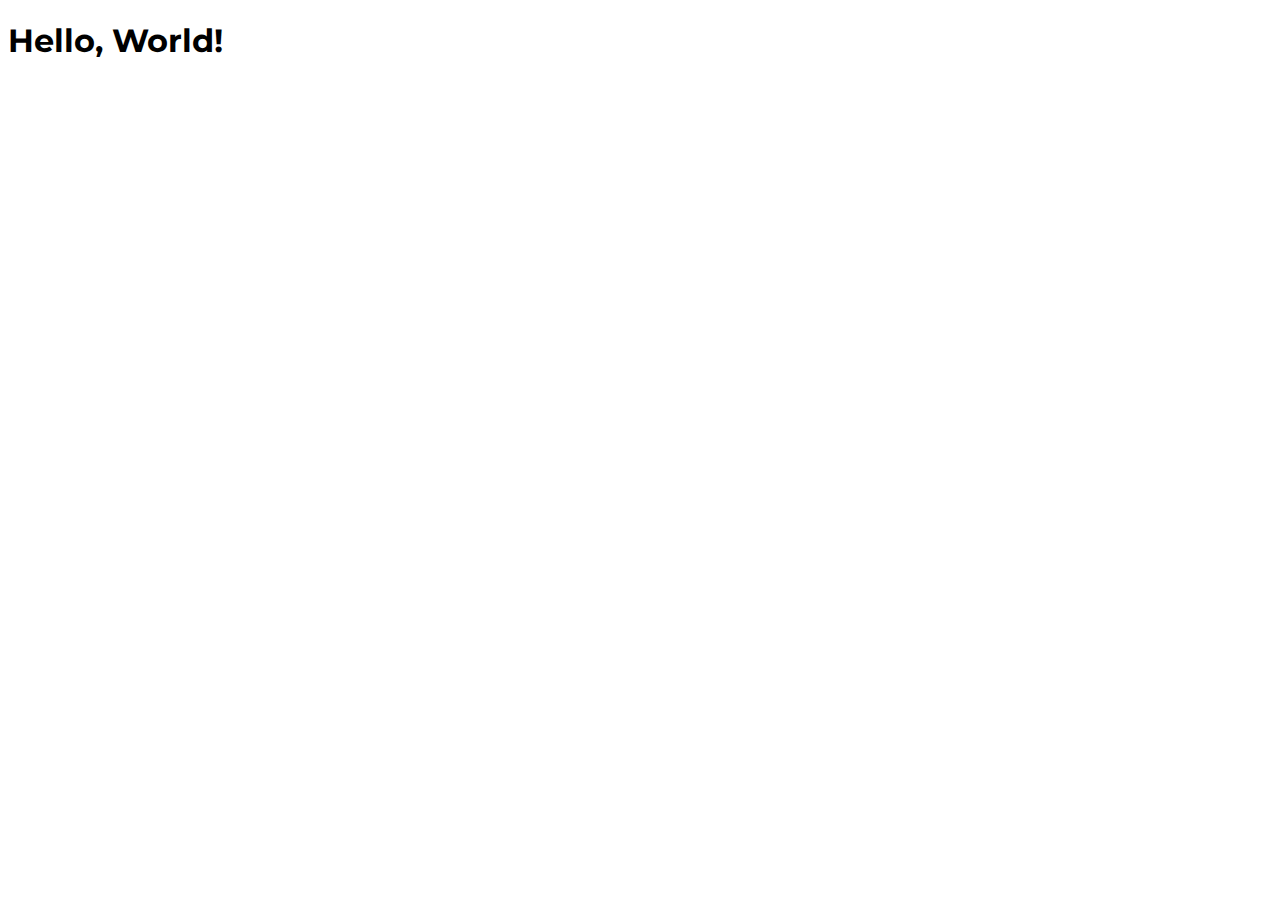
==== src/index.html @ de149d58 "Task 1 done. Added the ITCSS structure and BEMCSS nomenclature." ====
<!DOCTYPE html>
<html lang="en">
  <head>
    <meta charset="UTF-8" />
    <meta http-equiv="X-UA-Compatible" content="IE=edge" />
    <meta name="viewport" content="width=device-width, initial-scale=1.0" />
    <link rel="stylesheet" href="styles/index.css" />
    <link href="https://fonts.googleapis.com/css2?family=Montserrat:wght@100&display=swap" rel="stylesheet"> 
    <title>Web App</title>
  </head>
  <body>
    <h1>Hello, World!</h1>
  </body>
</html>
---- src/styles/index.css ----
@import 'generic/_box-sizing.css';
@import 'generic/_resets.css';
@import  'settings/_settings.css';
@import 'elements/_page.css';
@import 'elements/_link.css';
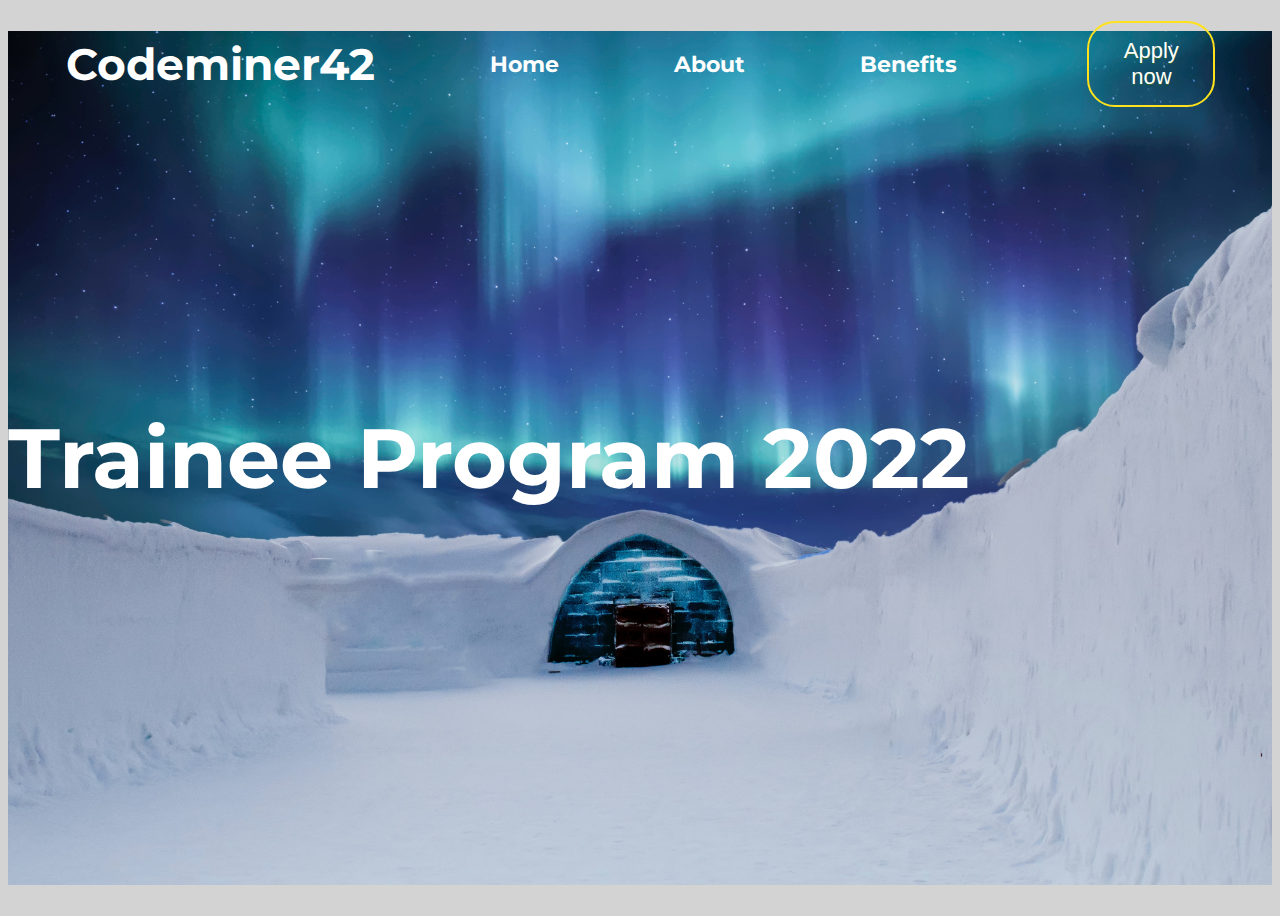
==== commit 0e64394e: "Task 3 done." ====
--- a/src/index.html
+++ b/src/index.html
@@ -5,10 +5,25 @@
     <meta http-equiv="X-UA-Compatible" content="IE=edge" />
     <meta name="viewport" content="width=device-width, initial-scale=1.0" />
     <link rel="stylesheet" href="styles/index.css" />
-    <link href="https://fonts.googleapis.com/css2?family=Montserrat:wght@100&display=swap" rel="stylesheet"> 
+     <link rel="preconnect" href="https://fonts.googleapis.com">
+     <link rel="preconnect" href="https://fonts.gstatic.com" crossorigin>
+     <link href="https://fonts.googleapis.com/css2?family=Montserrat:ital,wght@0,100;0,200;0,300;0,400;0,500;0,600;0,700;0,800;0,900;1,100;1,200;1,300;1,400;1,500;1,600;1,700;1,800;1,900&display=swap" rel="stylesheet"> 
     <title>Web App</title>
   </head>
   <body>
-    <h1>Hello, World!</h1>
+    
+    <header class="header">
+      <h1>Codeminer42</h1>    
+      <a href="/">Home</a>
+      <a href="#">About</a>
+      <a href="#">Benefits</a>
+      <button class="button button--yellow">Apply now</button>
+    </header>
+    
+    <main>
+      <section class="hero">
+	<h1>Trainee Program 2022</h1>
+      </section>
+    </main>
   </body>
 </html>
--- a/src/styles/index.css
+++ b/src/styles/index.css
@@ -1,6 +1,9 @@
+@import  'settings/_settings.css';
 @import 'generic/_box-sizing.css';
 @import 'generic/_resets.css';
-@import  'settings/_settings.css';
 @import 'elements/_page.css';
 @import 'elements/_link.css';
-
+@import 'components/_button.css';
+@import 'components/_input.css';
+@import 'components/_header.css';
+@import 'components/_hero.css';
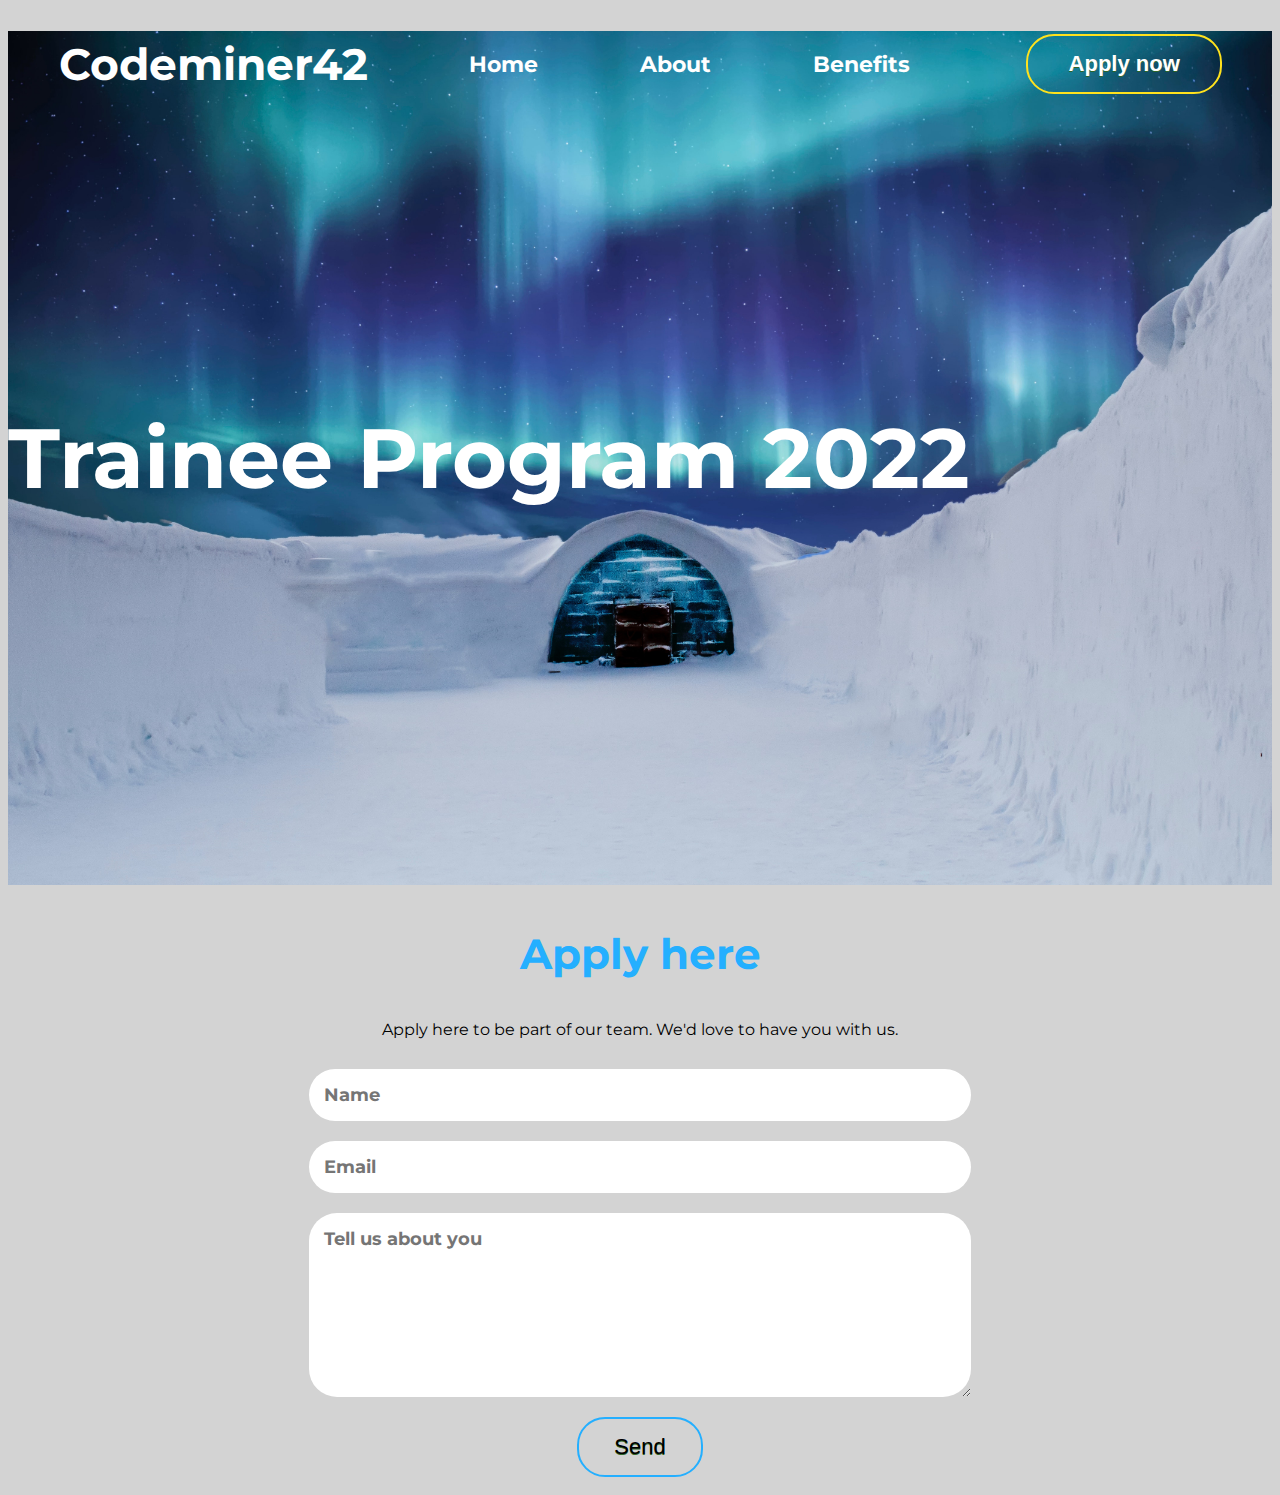
==== commit bfc94486: "Task 4 done." ====
--- a/src/index.html
+++ b/src/index.html
@@ -17,13 +17,25 @@
       <a href="/">Home</a>
       <a href="#">About</a>
       <a href="#">Benefits</a>
-      <button class="button button--yellow">Apply now</button>
+      <a class="button button--yellow" href="#contact">Apply now</a>
     </header>
     
     <main>
       <section class="hero">
 	<h1>Trainee Program 2022</h1>
       </section>
+      
+      <section class="form">
+	<form id="contact">
+	  <div class="div">
+	    <h2 class="div__h2">Apply here</h2>
+	    <p class="div__p">Apply here to be part of our team. We'd love to have you with us.</p>
+	    <input class="input div__input" type="text" placeholder="Name"/>
+	    <input class="input div__input" type="email" placeholder="Email"/>
+	    <textarea class="input div__input" rows="7" placeholder="Tell us about you"></textarea>
+	    <button class="button button--blue">Send</button>
+	</form>
+      </section>
     </main>
   </body>
 </html>
--- a/src/styles/index.css
+++ b/src/styles/index.css
@@ -7,3 +7,5 @@
 @import 'components/_input.css';
 @import 'components/_header.css';
 @import 'components/_hero.css';
+@import 'components/_div.css';
+@import 'components/_form';
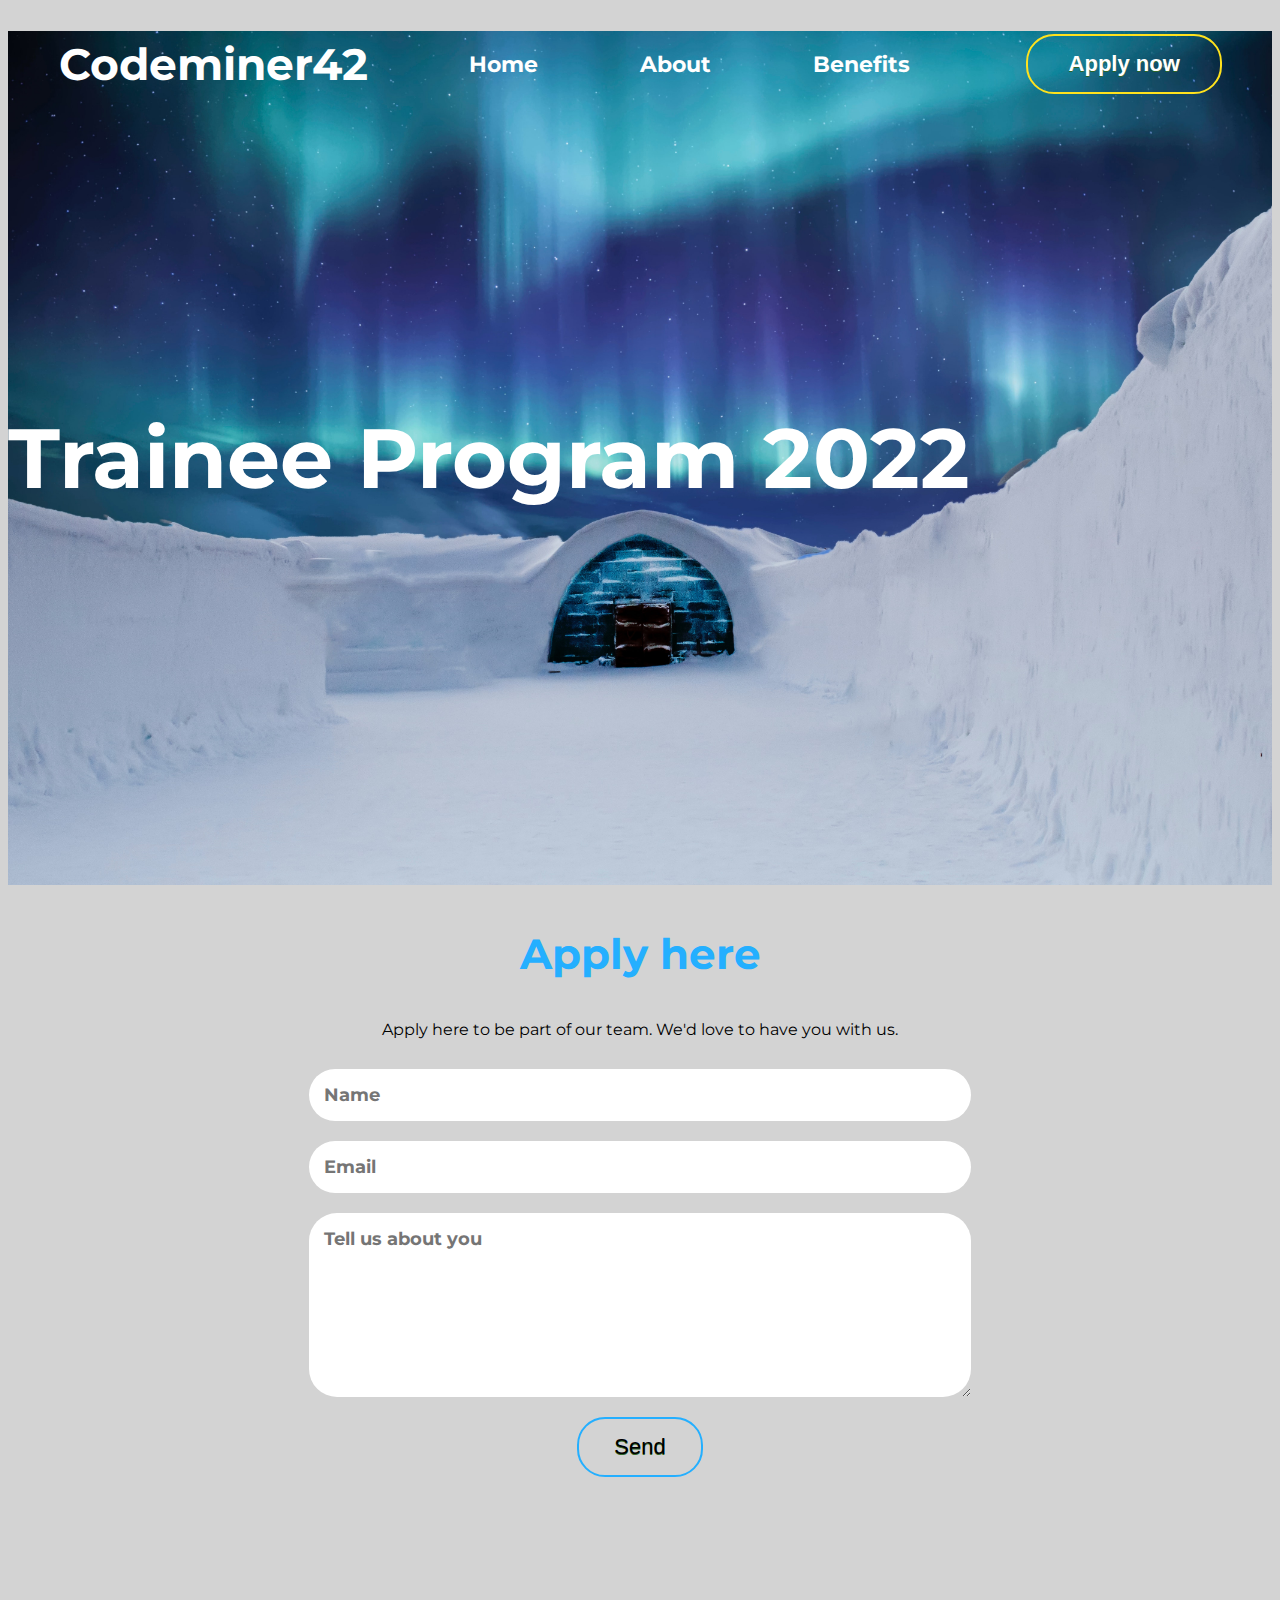
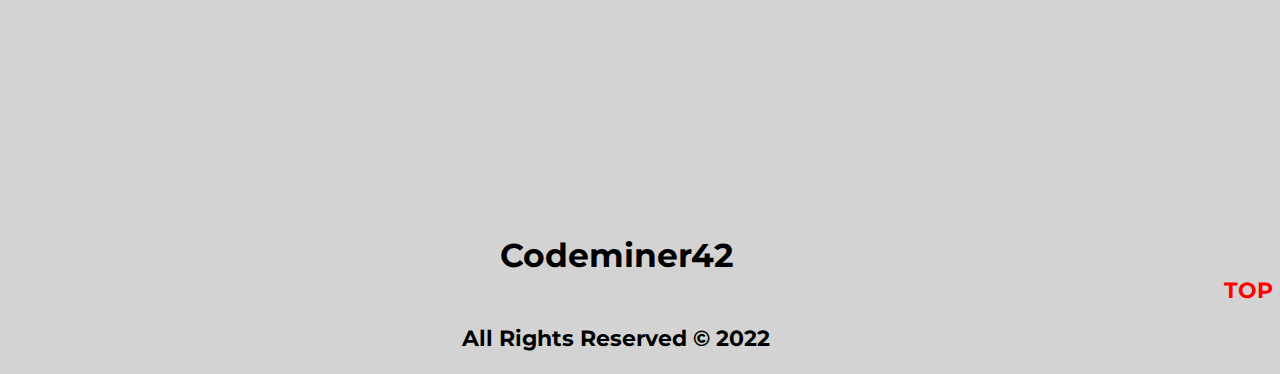
==== commit 3499f78c: "Task 5 done." ====
--- a/src/index.html
+++ b/src/index.html
@@ -12,7 +12,7 @@
   </head>
   <body>
     
-    <header class="header">
+    <header id="header" class="header">
       <h1>Codeminer42</h1>    
       <a href="/">Home</a>
       <a href="#">About</a>
@@ -37,5 +37,14 @@
 	</form>
       </section>
     </main>
+
+    <footer class="footer">
+      <div class="div">
+      <h2 class="footer__h2">Codeminer42</h2>
+      <p class="footer__p">All Rights Reserved &copy; 2022</p>
+      </div>
+      <a href="#header" ><p class="footer--top">TOP</p></a>
+    </footer>
+        
   </body>
 </html>
--- a/src/styles/index.css
+++ b/src/styles/index.css
@@ -8,4 +8,5 @@
 @import 'components/_header.css';
 @import 'components/_hero.css';
 @import 'components/_div.css';
-@import 'components/_form';
+@import 'components/_form.css';
+@import 'components/_footer.css';
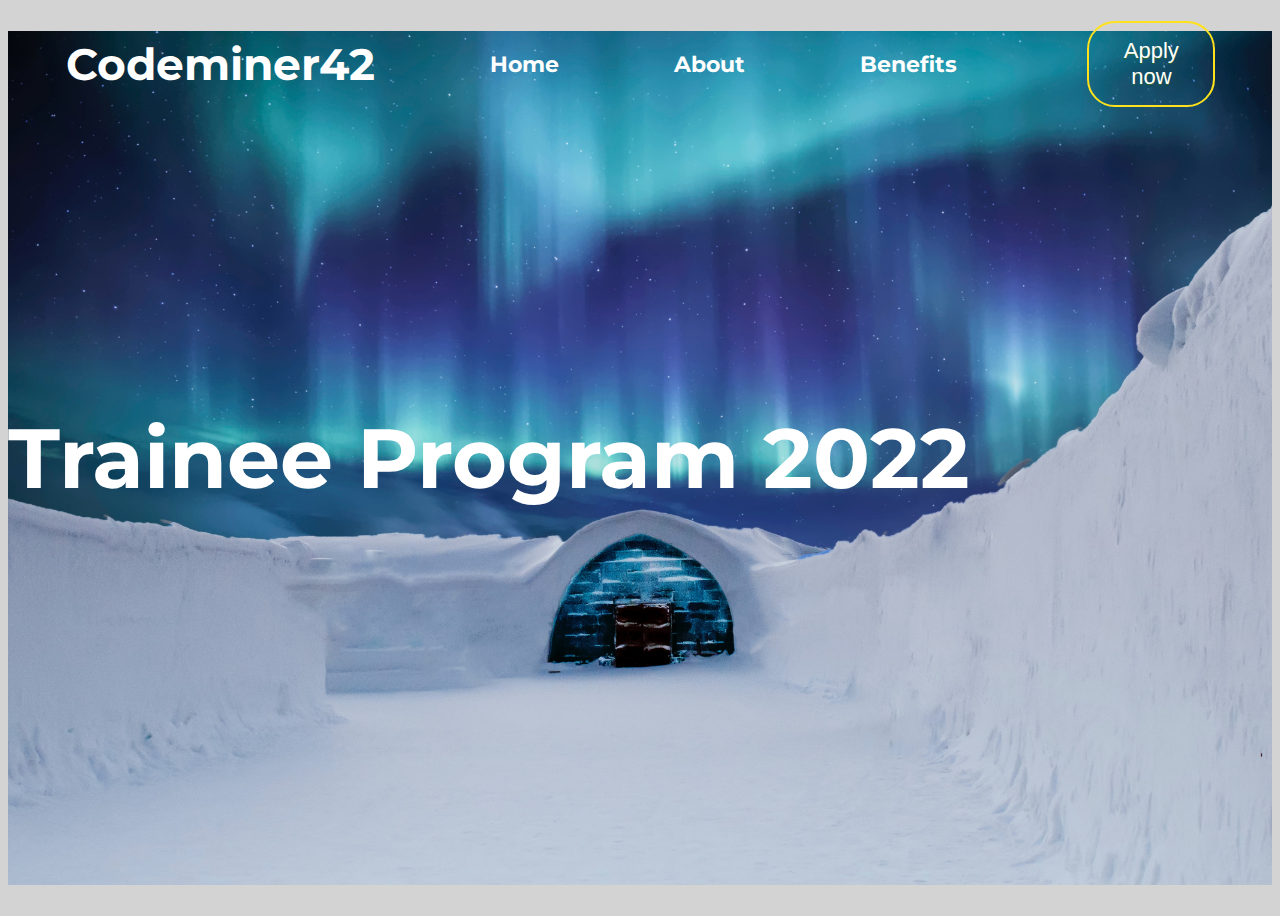
==== commit 29c82ba5: "Merge 0e64394e4e039ccc16a416339c8771192eef5fc9 into d87b10f5a34ccde3221011b967c6b444efc23321" ====
--- a/src/index.html
+++ b/src/index.html
@@ -12,39 +12,18 @@
   </head>
   <body>
     
-    <header id="header" class="header">
+    <header class="header">
       <h1>Codeminer42</h1>    
       <a href="/">Home</a>
       <a href="#">About</a>
       <a href="#">Benefits</a>
-      <a class="button button--yellow" href="#contact">Apply now</a>
+      <button class="button button--yellow">Apply now</button>
     </header>
     
     <main>
       <section class="hero">
 	<h1>Trainee Program 2022</h1>
       </section>
-      
-      <section class="form">
-	<form id="contact">
-	  <div class="div">
-	    <h2 class="div__h2">Apply here</h2>
-	    <p class="div__p">Apply here to be part of our team. We'd love to have you with us.</p>
-	    <input class="input div__input" type="text" placeholder="Name"/>
-	    <input class="input div__input" type="email" placeholder="Email"/>
-	    <textarea class="input div__input" rows="7" placeholder="Tell us about you"></textarea>
-	    <button class="button button--blue">Send</button>
-	</form>
-      </section>
     </main>
-
-    <footer class="footer">
-      <div class="div">
-      <h2 class="footer__h2">Codeminer42</h2>
-      <p class="footer__p">All Rights Reserved &copy; 2022</p>
-      </div>
-      <a href="#header" ><p class="footer--top">TOP</p></a>
-    </footer>
-        
   </body>
 </html>
--- a/src/styles/index.css
+++ b/src/styles/index.css
@@ -7,6 +7,3 @@
 @import 'components/_input.css';
 @import 'components/_header.css';
 @import 'components/_hero.css';
-@import 'components/_div.css';
-@import 'components/_form.css';
-@import 'components/_footer.css';
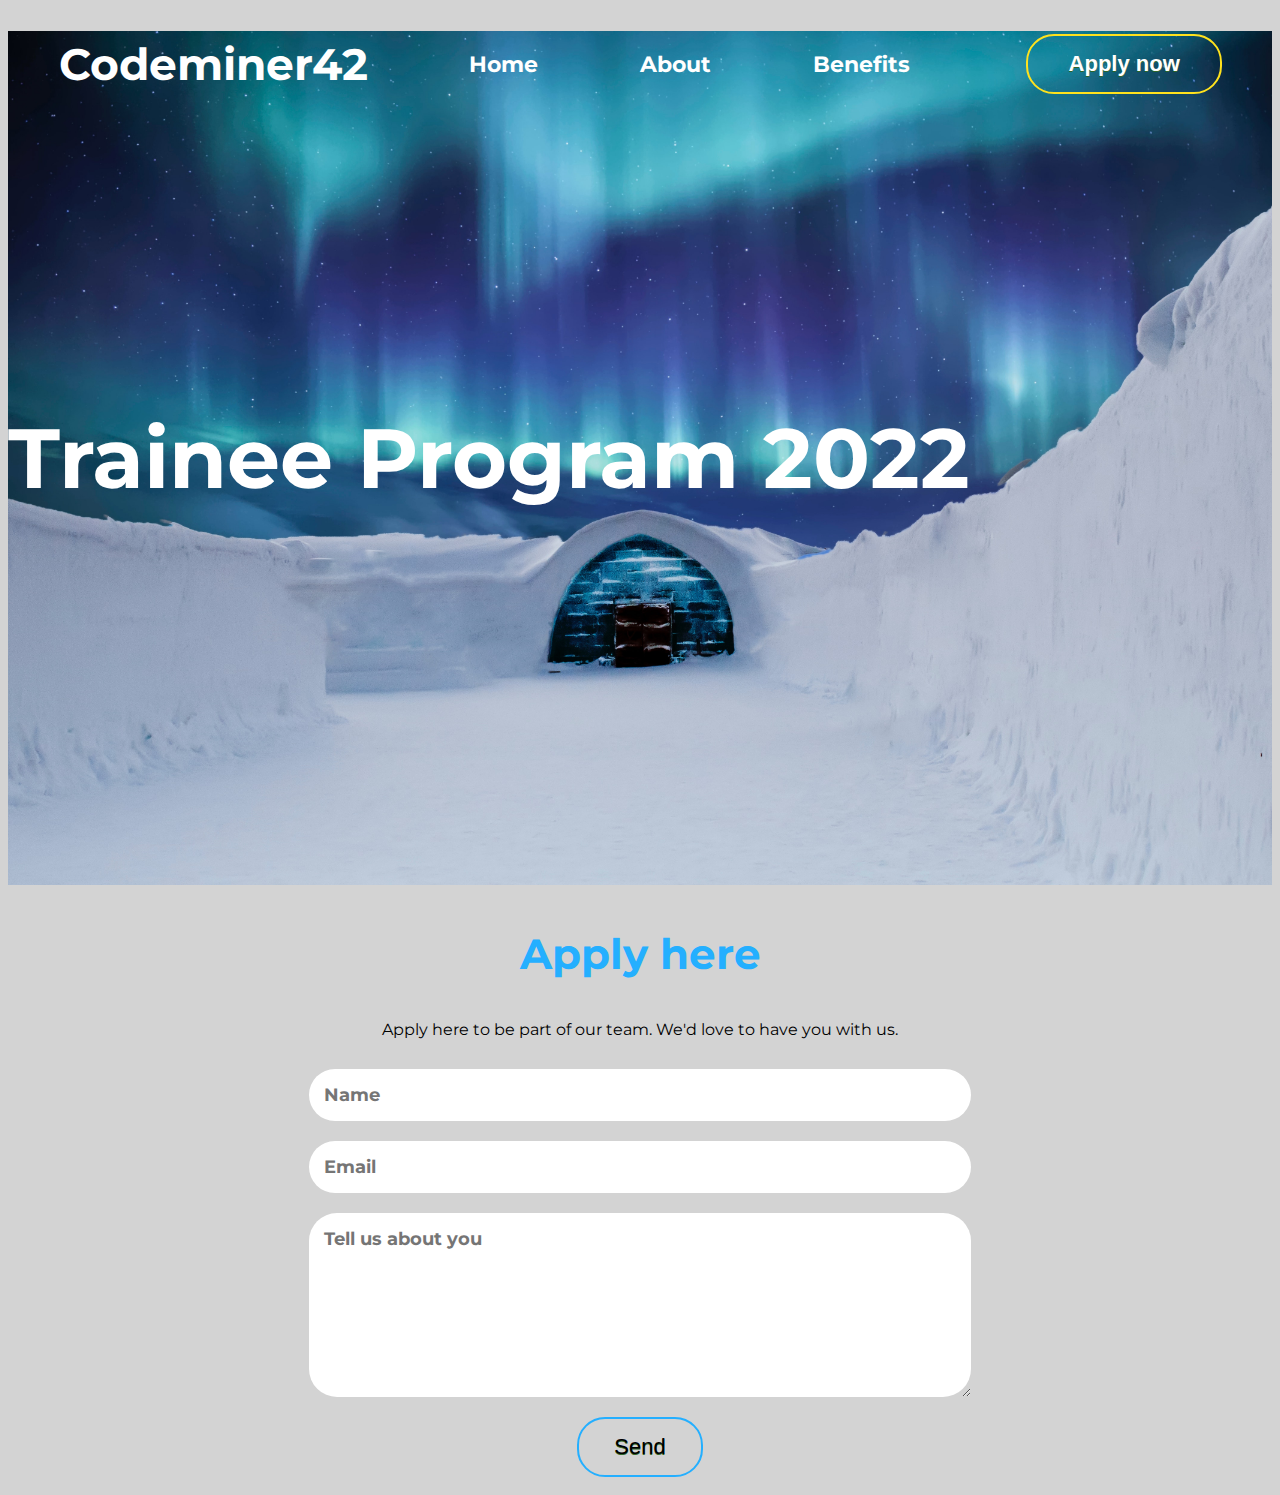
==== commit c0fc432f: "Merge bfc94486df40b2de32d90e09a731bfc1b7ca7cd3 into 0e64394e4e039ccc16a416339c8771192eef5fc9" ====
--- a/src/index.html
+++ b/src/index.html
@@ -17,13 +17,25 @@
       <a href="/">Home</a>
       <a href="#">About</a>
       <a href="#">Benefits</a>
-      <button class="button button--yellow">Apply now</button>
+      <a class="button button--yellow" href="#contact">Apply now</a>
     </header>
     
     <main>
       <section class="hero">
 	<h1>Trainee Program 2022</h1>
       </section>
+      
+      <section class="form">
+	<form id="contact">
+	  <div class="div">
+	    <h2 class="div__h2">Apply here</h2>
+	    <p class="div__p">Apply here to be part of our team. We'd love to have you with us.</p>
+	    <input class="input div__input" type="text" placeholder="Name"/>
+	    <input class="input div__input" type="email" placeholder="Email"/>
+	    <textarea class="input div__input" rows="7" placeholder="Tell us about you"></textarea>
+	    <button class="button button--blue">Send</button>
+	</form>
+      </section>
     </main>
   </body>
 </html>
--- a/src/styles/index.css
+++ b/src/styles/index.css
@@ -7,3 +7,5 @@
 @import 'components/_input.css';
 @import 'components/_header.css';
 @import 'components/_hero.css';
+@import 'components/_div.css';
+@import 'components/_form';
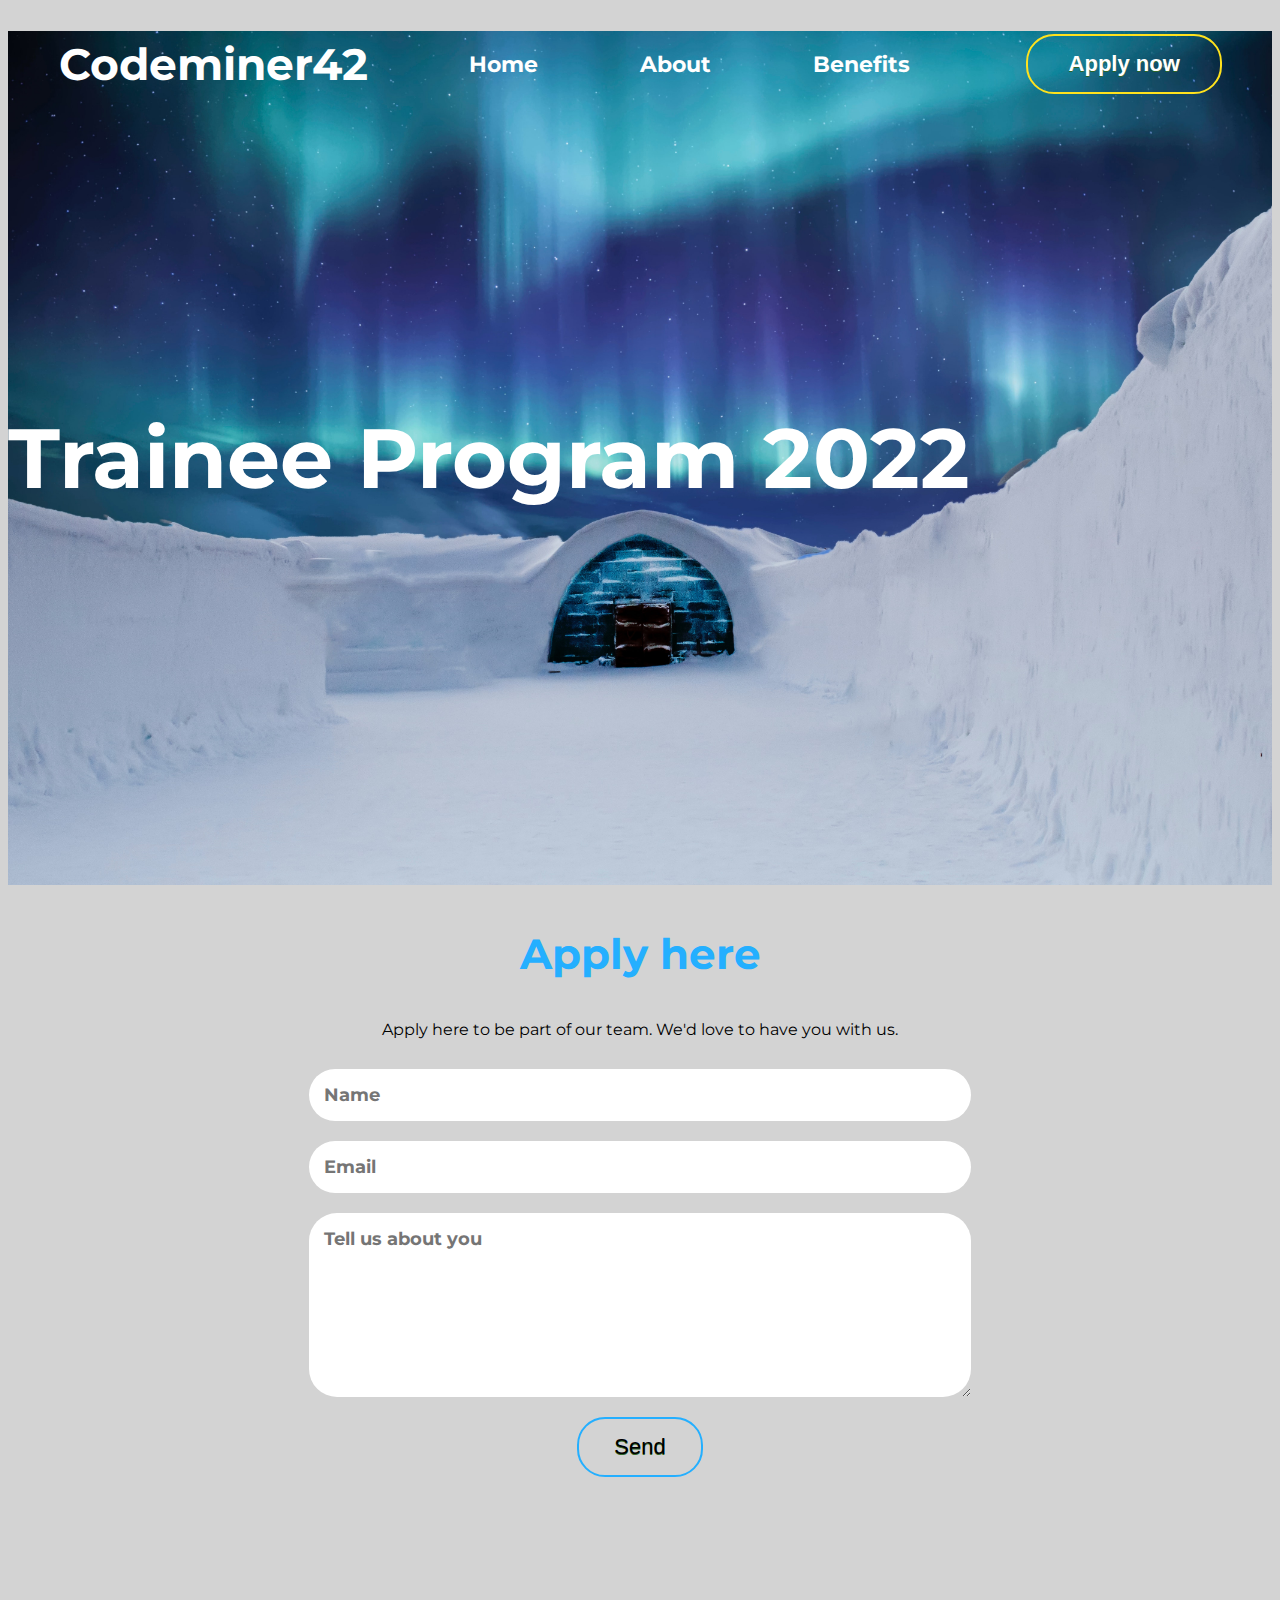
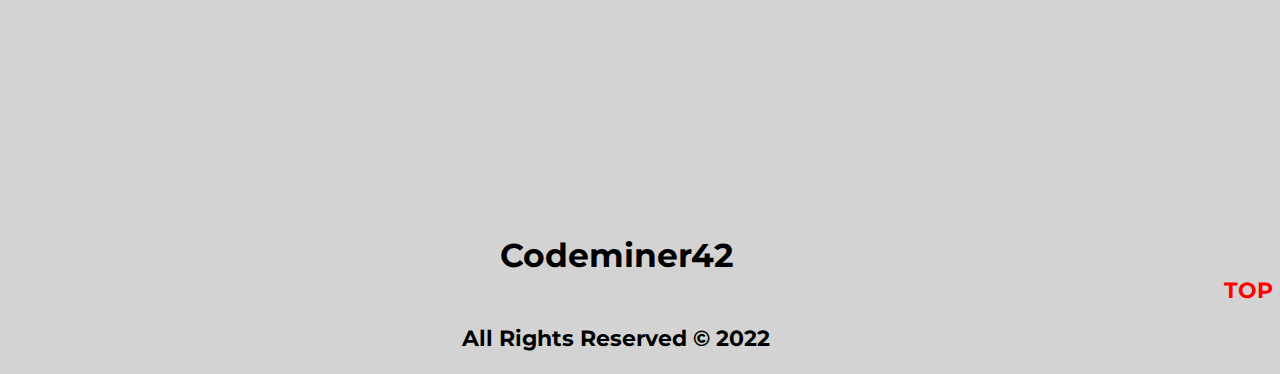
==== commit 3503a283: "Merge 3499f78cfe709cfd0893221fdeeef809d93ffedc into bfc94486df40b2de32d90e09a731bfc1b7ca7cd3" ====
--- a/src/index.html
+++ b/src/index.html
@@ -12,7 +12,7 @@
   </head>
   <body>
     
-    <header class="header">
+    <header id="header" class="header">
       <h1>Codeminer42</h1>    
       <a href="/">Home</a>
       <a href="#">About</a>
@@ -37,5 +37,14 @@
 	</form>
       </section>
     </main>
+
+    <footer class="footer">
+      <div class="div">
+      <h2 class="footer__h2">Codeminer42</h2>
+      <p class="footer__p">All Rights Reserved &copy; 2022</p>
+      </div>
+      <a href="#header" ><p class="footer--top">TOP</p></a>
+    </footer>
+        
   </body>
 </html>
--- a/src/styles/index.css
+++ b/src/styles/index.css
@@ -8,4 +8,5 @@
 @import 'components/_header.css';
 @import 'components/_hero.css';
 @import 'components/_div.css';
-@import 'components/_form';
+@import 'components/_form.css';
+@import 'components/_footer.css';
